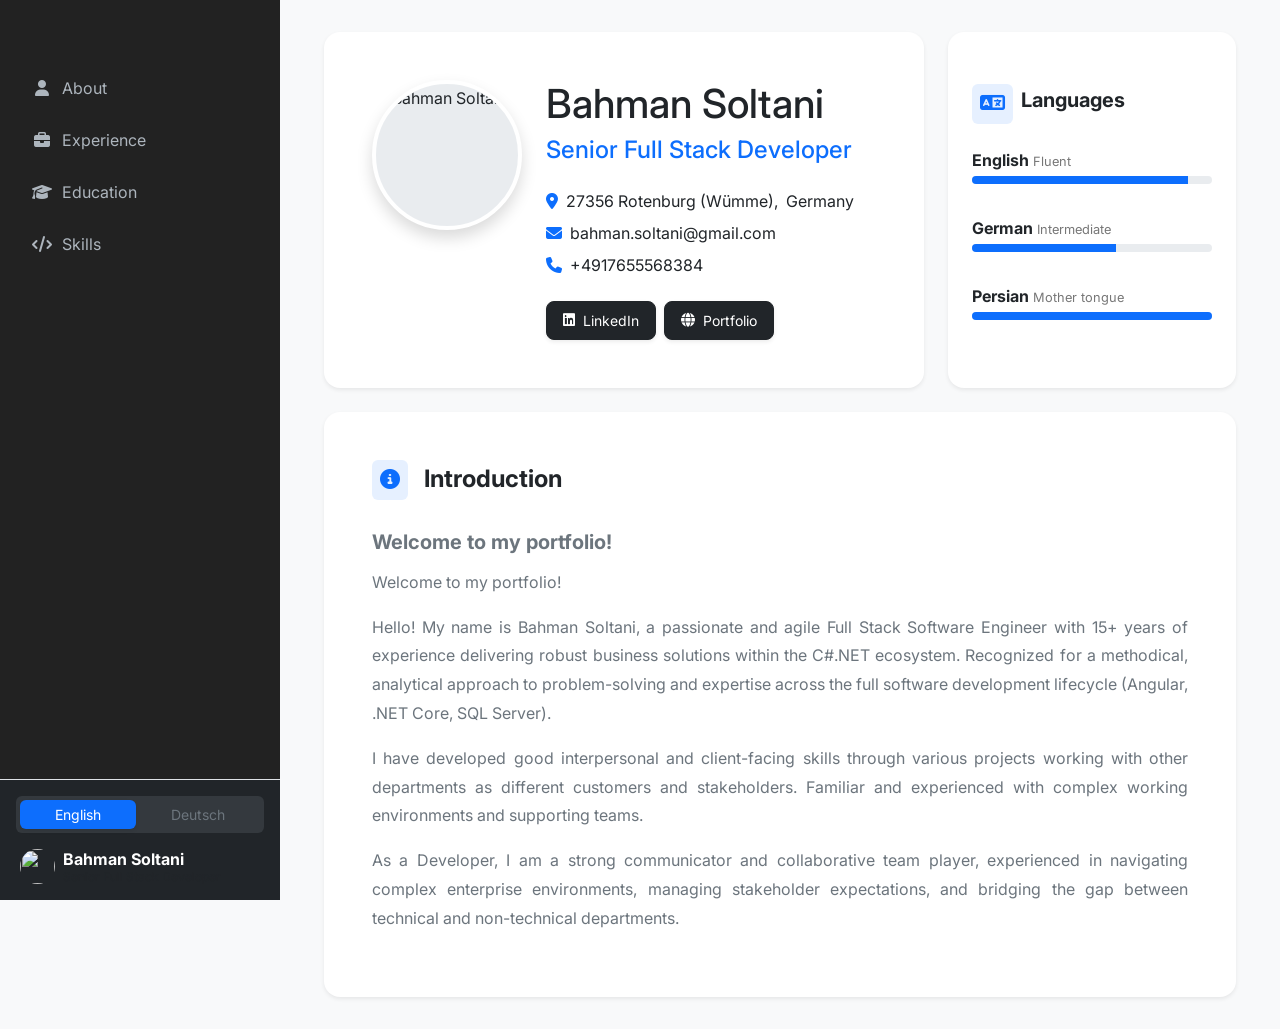
==== 2index.html @ 739c7699 "Fix HTML formatting and structure" ====
﻿<!DOCTYPE html>

<html lang="en" xmlns="http://www.w3.org/1999/xhtml">
<head>
    <meta charset="UTF-8">
    <meta name="viewport" content="width=device-width, initial-scale=1.0">
    <title>Bahman Soltani</title>

    <script src="https://code.jquery.com/jquery-3.7.1.min.js"></script>

    <script src="Script1.js"></script>

    <link href="https://cdn.jsdelivr.net/npm/bootstrap@5.3.2/dist/css/bootstrap.min.css" rel="stylesheet">

    <link rel="stylesheet" href="https://cdnjs.cloudflare.com/ajax/libs/font-awesome/6.4.0/css/all.min.css">

    <link href="https://fonts.googleapis.com/css2?family=Inter:wght@300;400;500;600;700&display=swap" rel="stylesheet">

    <link href="styles.css" rel="stylesheet">
</head>
<body>
    <div class="mobile-header">
        <span class="fw-bold fs-5 text-dark">Bahman Soltani</span>
        <button id="mobile-menu-btn" class="btn btn-light btn-sm">
            <i class="fa-solid fa-bars"></i>
        </button>
    </div>

    <div id="sidebar-overlay" class="sidebar-overlay" onclick="toggleSidebar();"></div>

    <div id="wrapper" style="display: flex;">

        <div id="sidebar-wrapper" onclick="toggleSidebar();">
            <div class="p-4">
                <div style="display:flex" class="align-items-center">

                    <button id="close-sidebar" class="btn btn-sm btn-dark d-md-none" onclick="toggleSidebar();">
                        <i class="fa-solid fa-xmark"></i>
                    </button>
                </div>
            </div>

            <div class="flex-grow-1 overflow-auto py-3">
                <ul class="list-unstyled px-3" id="nav-links">

                    <li class="mb-1">
                        <a href="#" onclick="loadintro()" class="nav-link">
                            <i class="fa-solid fa-user"></i>
                            <span id="about">About</span>
                        </a>
                    </li>

                    <li class="mb-1">
                        <a href="#" onclick="loadhistory()" class="nav-link">
                            <i class="fa-solid fa-briefcase"></i>
                            <span id="ex">Experience</span>
                        </a>
                    </li>

                    <li class="mb-1">
                        <a href="#" onclick="loadedu()" class="nav-link">
                            <i class="fa-solid fa-graduation-cap"></i>
                            <span id="edu">Education</span>
                        </a>
                    </li>

                    <li class="mb-1">
                        <a href="#" onclick="loadskills()" class="nav-link">
                            <i class="fa-solid fa-code"></i>
                            <span id="skill">Skills</span>
                        </a>
                    </li>

                </ul>
            </div>

            <div class="p-3 bg-dark border-top">
                <div style="display:flex" class="bg-secondary bg-opacity-25 rounded p-1 mb-3">
                    <button id="btn-en" class="btn btn-sm flex-fill lang-btn active rounded" onclick="setLanguage('en')">English</button>
                    <button id="btn-de" class="btn btn-sm flex-fill lang-btn rounded" onclick="setLanguage('de')">Deutsch</button>
                </div>
                <div style="display:flex" class="align-items-center gap-2 px-1">
                    <div style="width: 35px; height: 35px; border-radius: 50%; overflow: hidden;">
                        <img src="https://vohuman.github.io/assets/Bild.jpg" class="w-100 h-100 object-fit-cover">
                    </div>
                    <div class="lh-sm">
                        <div class="fw-bold">Bahman Soltani</div>
                        <div class="text-muted" style="font-size: 0.75rem;">Senior Full Stack Developer</div>
                    </div>
                </div>
            </div>
        </div>

        <div id="page-content-wrapper">
            <div class="container-fluid">
                <div id="main-content">
                    <section id="section-profile" class="row g-4 animate-fade-in">

                        <div class="col-lg-8">
                            <div class="card h-100 border-0 shadow-sm rounded-4 custom-card-hover overflow-hidden position-relative">

                                <div class="card-body p-4 p-md-5">
                                    <div style="display:flex; flex-direction:column" class="flex-md-row gap-4 align-items-center align-items-md-start text-center text-md-start">

 
                                        <div class="flex-shrink-0">
                                            <div class="avatar-container">
                                                <img src="https://vohuman.github.io/assets/Bild.jpg" alt="Bahman Soltani" class="avatar-img">
                                            </div>
                                        </div>

                                        <div class="flex-grow-1 position-relative" style="z-index: 2;">
                                            <h1 class="mb-2">Bahman Soltani</h1>
                                            <h4 class="text-primary mb-4" id="title">Senior Full Stack Developer</h4>

                                            <div style="display:flex; flex-direction:column" class="gap-2 mb-4">
                                                <div style="display:flex" class="align-items-center justify-content-center justify-content-md-start gap-2">
                                                    <i class="fa-solid fa-location-dot text-primary"></i>
                                                    27356 Rotenburg (Wümme), <span id="germany">Germany</span>
                                                </div>
                                                <div style="display:flex" class="align-items-center justify-content-center justify-content-md-start gap-2">
                                                    <i class="fa-solid fa-envelope text-primary"></i>
                                                    <a href="mailto:bahman.soltani@gmail.com" class="custom-link-hover">bahman.soltani@gmail.com</a>
                                                </div>
                                                <div style="display:flex" class="align-items-center justify-content-center justify-content-md-start gap-2">
                                                    <i class="fa-solid fa-phone text-primary"></i>
                                                    <a href="tel:+4917655568384" class="custom-link-hover">+4917655568384</a>
                                                </div>
                                            </div>

                                            <div style="display:flex" class="flex-wrap gap-2 justify-content-center justify-content-md-start">

                                                <a class="btn btn-dark btn-sm rounded-3 shadow-sm d-inline-flex align-items-center gap-2 px-3 py-2" target="_blank" href="https://www.linkedin.com/in/vohuman/">
                                                    <i class="fa-brands fa-linkedin"></i>
                                                    LinkedIn
                                                </a>

                                                <a class="btn btn-dark btn-sm rounded-3 shadow-sm d-inline-flex align-items-center gap-2 px-3 py-2" target="_blank" href="https://vohuman.github.io/">
                                                    <i class="fa-solid fa-globe"></i>
                                                    Portfolio
                                                </a>

                                            </div>
                                        </div>
                                    </div>
                                </div>
                            </div>
                        </div>

                        <div class="col-lg-4">
                            <div class="card h-100 border-0 shadow-sm rounded-4 custom-card-hover">
                                <div class="card-body p-4 d-flex flex-column justify-content-center">
                                    <div style="display:flex" class="align-items-center gap-2 mb-4">
                                        <div class="bg-primary bg-opacity-10 text-primary p-2 rounded">
                                            <i class="fa-solid fa-language fs-5"></i>
                                        </div>
                                        <h5><b id="lang">Languages</b></h5>
                                    </div>
                                    <div style="display:flex; flex-direction:column" class="gap-3" id="langbar">

                                        <div class="mb-3">
                                            <div class="mb-1">
                                                <b id="english">English</b>
                                                <span style="font-size: 0.8rem; color: #777" id="fluent">Fluent</span>
                                            </div>
                                            <div class="progress" style="height: 8px;">
                                                <div class="progress-bar" role="progressbar" style="width: 90%" aria-valuenow="90" aria-valuemin="0" aria-valuemax="100"></div>
                                            </div>
                                        </div>

                                        <div class="mb-3">
                                            <div class="mb-1">
                                                <b id="german">German</b>
                                                <span style="font-size: 0.8rem; color:#777" id="inter">Intermediate</span>
                                            </div>
                                            <div class="progress" style="height: 8px;">
                                                <div class="progress-bar" role="progressbar" style="width: 60%" aria-valuenow="60" aria-valuemin="0" aria-valuemax="100"></div>
                                            </div>
                                        </div>

                                        <div class="mb-3">
                                            <div class="mb-1">
                                                <b id="persian">Persian</b>
                                                <span style="font-size: 0.8rem; color: #777" id="native">Mother tongue</span>
                                            </div>
                                            <div class="progress" style="height: 8px;">
                                                <div class="progress-bar" role="progressbar" style="width: 100%" aria-valuenow="100" aria-valuemin="0" aria-valuemax="100"></div>
                                            </div>
                                        </div>

                                    </div>
                                </div>
                            </div>
                        </div>
                    </section>


                    <main class="intro">
                        <section id="section-intro" class="mt-4">
                            <div class="card border-0 shadow-sm rounded-4 custom-card-hover">
                                <div class="card-body p-4 p-md-5">
                                    <div class="d-flex align-items-center gap-3 mb-4">
                                        <div class="bg-primary bg-opacity-10 text-primary p-2 rounded">
                                            <i class="fa-solid fa-circle-info fs-5"></i>
                                        </div>
                                        <h4 class="fw-bold text-dark mb-0">Introduction</h4>
                                    </div>
                                    <div class="text-secondary" style="line-height: 1.8; text-align: justify;">
                                        <p class="fw-bold fs-5 mb-2">Welcome to my portfolio!</p>
                                        <p class=\"fw-bold fs-5 mb-2\">Welcome to my portfolio!</p><p class=\"mb-3\">Hello! My name is Bahman Soltani, a passionate and agile Full Stack Software Engineer with 15+ years of experience delivering robust business solutions within the C#.NET ecosystem. Recognized for a methodical, analytical approach to problem-solving and expertise across the full software development lifecycle (Angular, .NET Core, SQL Server).</p><p class=\"mb-3\">I have developed good interpersonal and client-facing skills through various projects working with other departments as different customers and stakeholders. Familiar and experienced with complex working environments and supporting teams.</p><p>As a Developer, I am a strong communicator and collaborative team player, experienced in navigating complex enterprise environments, managing stakeholder expectations, and bridging the gap between technical and non-technical departments.</p>
                                    </div>
                                </div>
                            </div>
                        </section>
                    </main>

                </div>
            </div>
        </div>
    </div>

</body>
</html>
---- styles.css ----
:root {
    --sidebar-width: 280px;
    --primary-color: #0d6efd;
}

body {
    font-family: 'Inter', 'sans-serif';
    background-color: #f8f9fa; /* Bootstrap bg-light equivalent */
    overflow-x: hidden;
    color: #333;
}


#sidebar-wrapper {
    width: var(--sidebar-width);
    position: fixed;
    top: 0;
    left: 0;
    height: 100%;
    z-index: 1000;
    transition: margin 0.3s ease-in-out, transform 0.3s ease-in-out;
    background-color: #222;
    color: white;
    display: flex;
    flex-direction: column;
}

#page-content-wrapper {
    margin-left: var(--sidebar-width);
    transition: margin 0.3s ease-in-out;
    min-height: 100%;
    padding: 2rem;
}

/* Mobile Adjustments */
@media (max-width: 768px) {
    #sidebar-wrapper {
        margin-left: 0;
        transform: translateX(-100%);
    }

        #sidebar-wrapper.toggled {
            transform: translateX(0);
        }

    #page-content-wrapper {
        margin-left: 0;
        padding: 1rem;
        padding-top: 5rem; /* Space for mobile header */
    }

    .mobile-header {
        display: flex !important;
    }

    .sidebar-overlay {
        display: none;
        position: fixed;
        top: 0;
        left: 0;
        width: 100%;
        height: 100%;
        background: rgba(0, 0, 0, 0.5);
        z-index: 999;
    }

        .sidebar-overlay.show {
            display: block;
        }
}

.mobile-header {
    display: none;
    position: fixed;
    top: 0;
    left: 0;
    right: 0;
    height: 60px;
    z-index: 1001;
    background: white;
    box-shadow: 0 0.125rem 0.25rem rgba(0,0,0,0.075);
    align-items: center;
    justify-content: space-between;
    padding: 0 1rem;
}

/* Navigation Links */
.nav-link {
    color: #adb5bd;
    padding: 0.75rem 1rem;
    border-radius: 0.5rem;
    transition: all 0.2s;
    display: flex;
    align-items: center;
    gap: 10px;
}

    .nav-link:hover {
        color: white;
        background-color: rgba(255,255,255,0.1);
    }

    .nav-link i {
        width: 20px;
        text-align: center;
    }

/* --- Custom Component Styles --- */

/* Card Hover Effect */
.custom-card-hover {
    transition: transform 0.3s ease, box-shadow 0.3s ease;
    border: 1px solid rgba(0,0,0,0.05);
}

    .custom-card-hover:hover {
        transform: translateY(-5px);
        box-shadow: 0 0.5rem 1rem rgba(0, 0, 0, 0.15) !important;
        border-color: #cfe2ff; /* Bootstrap blue-200 equivalent */
    }

/* Timeline */
.timeline-item {
    padding-left: 2rem;
    padding-bottom: 2rem;
    position: relative;
    border-left: 2px solid #dee2e6;
}

    .timeline-item:last-child {
        border-left: 2px solid transparent;
    }

.timeline-dot {
    position: absolute;
    left: -11px;
    top: 0;
    width: 20px;
    height: 20px;
    border-radius: 50%;
    background: white;
    border: 4px solid #dee2e6;
    transition: border-color 0.3s;
}

    .timeline-dot.first {
        background: #198754bf;
    }

.timeline-item:hover .timeline-dot {
    border-color: var(--primary-color);
}

    .timeline-item:hover .timeline-dot.first {
        background-color: white;
        border-color: #198754bf;
    }

/* Tech Stack Badges */
.tech-badge {
    font-size: 0.75rem;
    /* Colors are handled via inline classes now */
    transition: all 0.2s;
    cursor: default;
}

    .tech-badge:hover {
        filter: brightness(0.95);
    }

/* Link Underline Animation */
.custom-link-hover {
    text-decoration: none;
    position: relative;
    color: inherit;
}

    .custom-link-hover::after {
        content: '';
        position: absolute;
        width: 100%;
        transform: scaleX(0);
        height: 2px;
        bottom: -2px;
        left: 0;
        background-color: var(--primary-color);
        transform-origin: bottom right;
        transition: transform 0.25s ease-out;
    }

    .custom-link-hover:hover::after {
        transform: scaleX(1);
        transform-origin: bottom left;
    }

    .custom-link-hover:hover {
        color: var(--primary-color);
    }

/* Avatar */
.avatar-container {
    width: 150px;
    height: 150px;
    border-radius: 50%;
    border: 4px solid white;
    box-shadow: 0 0.5rem 1rem rgba(0,0,0,0.15);
    overflow: hidden;
    background-color: #e9ecef;
}

.avatar-img {
    width: 100%;
    height: 100%;
    object-fit: cover;
}

/* Language Button Active State */
.lang-btn.active {
    background-color: var(--primary-color);
    color: white;
    box-shadow: 0 0.125rem 0.25rem rgba(0,0,0,0.075);
}

.lang-btn {
    background: transparent;
    color: #6c757d;
    border: none;
}

    .lang-btn:hover {
        color: white;
    }

/* --- CUSTOM PINK UTILITIES --- */
.text-pink {
    color: #d63384 !important;
}

.bg-pink-subtle {
    background-color: #ffe0e9 !important; /* Custom Pink Background */
}

.text-pink-emphasis {
    color: #8a0030 !important; /* Darker Pink Text */
}

.border-pink-subtle {
    border-color: #ffc2d1 !important;
}


.edu {
    position: relative;
    padding: 1rem;
    margin-bottom: 1rem;
    border-left: 3px solid #ddd;
    display: flex;
}

    .edu:hover {
        border-color: rgba(13, 174, 84, 0.6);
    }

.cer {
    position: relative;
    padding: 1rem;
    margin-bottom: 1rem;
    border-left: 3px solid #ddd;
    display: flex;
}

    .cer:hover {
        border-color: rgba(244, 193, 7, 0.6);
    }


.fadein {
    opacity: 1;
    animation-name: fade;
    animation-iteration-count: 1;
    animation-timing-function: ease-in;
    animation-duration: 1.6s;
    animation-fill-mode: forwards;
}

@keyframes fade {
    from {
        opacity: 0;
        /*transform: translate3d(-50%, 0, 0);*/
    }

    to {
        opacity: 1;
        /*transform: none;*/
    }
}

.progress {
    animation: progressBar 1s ease-in-out;
    animation-fill-mode: both;
}

@keyframes progressBar {
    0% {
        width: 0;
    }

    100% {
        width: 100%;
    }
}
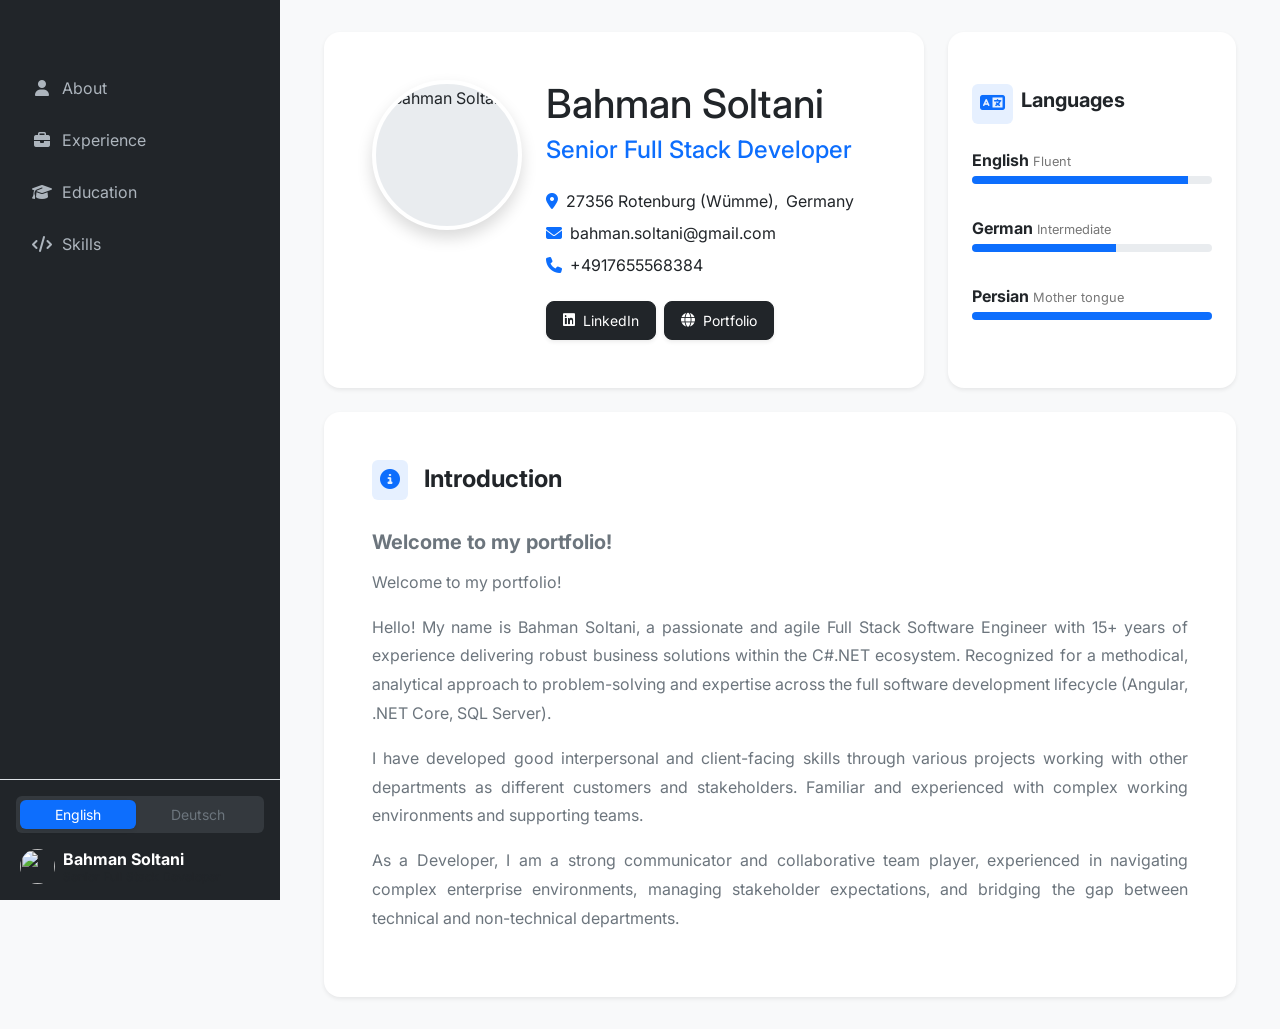
==== commit 2de792a6: "Add files via upload" ====
--- a/2index.html
+++ b/2index.html
@@ -19,6 +19,7 @@
     <link href="styles.css" rel="stylesheet">
 </head>
 <body>
+    <!-- Mobile Header -->
     <div class="mobile-header">
         <span class="fw-bold fs-5 text-dark">Bahman Soltani</span>
         <button id="mobile-menu-btn" class="btn btn-light btn-sm">
@@ -26,15 +27,16 @@
         </button>
     </div>
 
-    <div id="sidebar-overlay" class="sidebar-overlay" onclick="toggleSidebar();"></div>
-
-    <div id="wrapper" style="display: flex;">
-
-        <div id="sidebar-wrapper" onclick="toggleSidebar();">
+    <!-- Sidebar Overlay -->
+    <div id="sidebar-overlay" class="sidebar-overlay"></div>
+
+    <div id="wrapper">
+
+        <div id="sidebar-wrapper">
             <div class="p-4">
                 <div style="display:flex" class="align-items-center">
 
-                    <button id="close-sidebar" class="btn btn-sm btn-dark d-md-none" onclick="toggleSidebar();">
+                    <button id="close-sidebar" class="btn btn-sm btn-dark d-md-none">
                         <i class="fa-solid fa-xmark"></i>
                     </button>
                 </div>
@@ -102,7 +104,7 @@
                                 <div class="card-body p-4 p-md-5">
                                     <div style="display:flex; flex-direction:column" class="flex-md-row gap-4 align-items-center align-items-md-start text-center text-md-start">
 
- 
+
                                         <div class="flex-shrink-0">
                                             <div class="avatar-container">
                                                 <img src="https://vohuman.github.io/assets/Bild.jpg" alt="Bahman Soltani" class="avatar-img">
@@ -220,4 +222,4 @@
     </div>
 
 </body>
-</html>
+</html>
--- a/styles.css
+++ b/styles.css
@@ -12,15 +12,16 @@
 }
 
 
+/* --- Sidebar Styles --- */
 #sidebar-wrapper {
     width: var(--sidebar-width);
     position: fixed;
     top: 0;
     left: 0;
-    height: 100%;
-    z-index: 1000;
+    height: 100vh;
+    z-index: 1050;
     transition: margin 0.3s ease-in-out, transform 0.3s ease-in-out;
-    background-color: #222;
+    background-color: #212529;
     color: white;
     display: flex;
     flex-direction: column;
@@ -47,7 +48,7 @@
     #page-content-wrapper {
         margin-left: 0;
         padding: 1rem;
-        padding-top: 5rem; /* Space for mobile header */
+        padding-top: 5rem;
     }
 
     .mobile-header {
@@ -62,7 +63,7 @@
         width: 100%;
         height: 100%;
         background: rgba(0, 0, 0, 0.5);
-        z-index: 999;
+        z-index: 1040;
     }
 
         .sidebar-overlay.show {
@@ -77,7 +78,7 @@
     left: 0;
     right: 0;
     height: 60px;
-    z-index: 1001;
+    z-index: 1030;
     background: white;
     box-shadow: 0 0.125rem 0.25rem rgba(0,0,0,0.075);
     align-items: center;
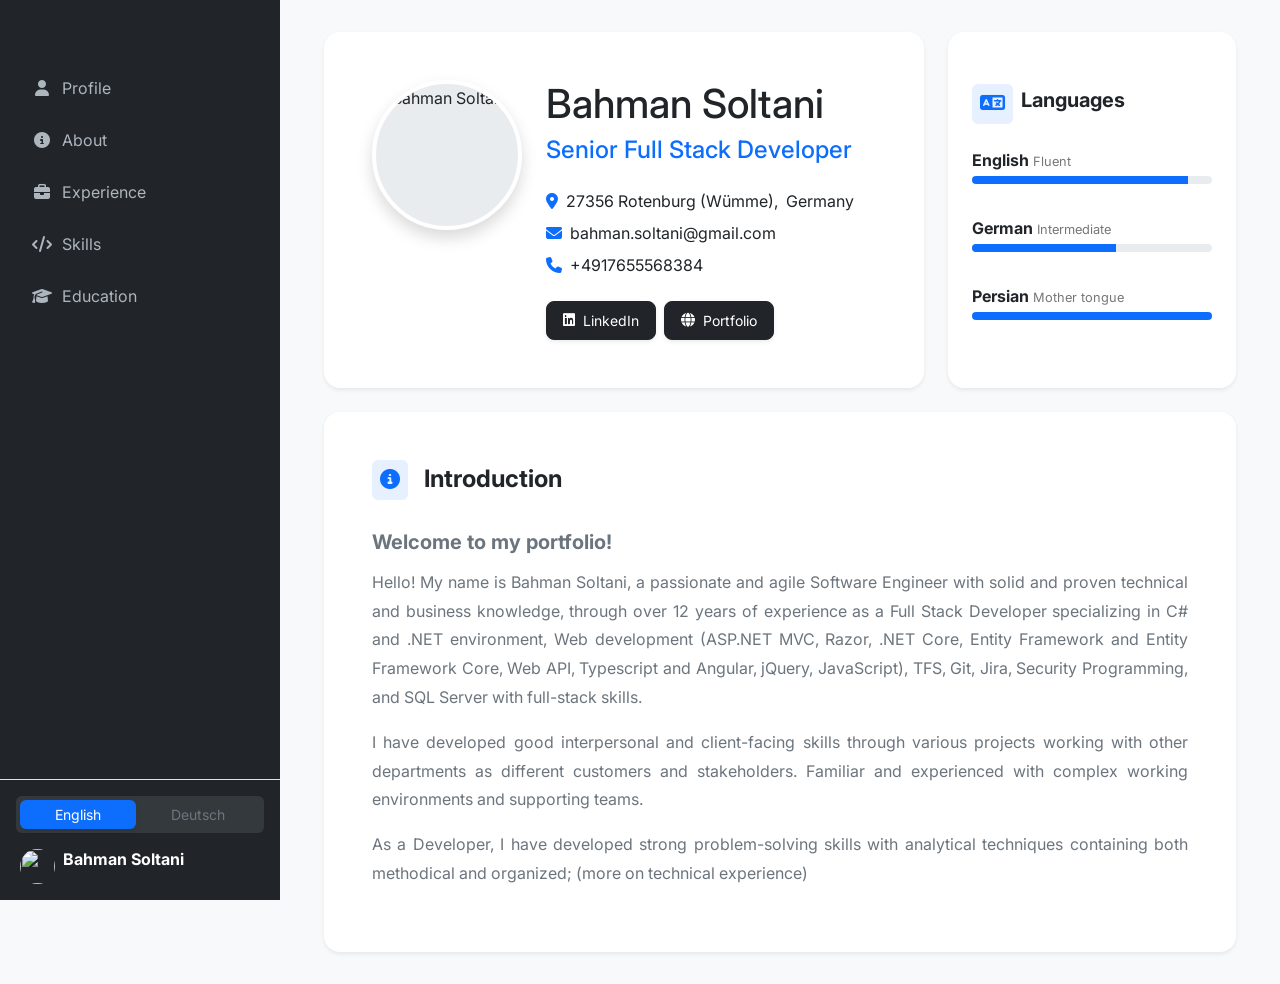
==== commit fc4d66d5: "Add files via upload" ====
--- a/2index.html
+++ b/2index.html
@@ -19,18 +19,17 @@
     <link href="styles.css" rel="stylesheet">
 </head>
 <body>
-    <!-- Mobile Header -->
+
     <div class="mobile-header">
         <span class="fw-bold fs-5 text-dark">Bahman Soltani</span>
-        <button id="mobile-menu-btn" class="btn btn-light btn-sm">
+        <button id="mobile-menu-btn" class="btn btn-light btn-sm" onclick="toggleSidebar();">
             <i class="fa-solid fa-bars"></i>
         </button>
     </div>
 
-    <!-- Sidebar Overlay -->
     <div id="sidebar-overlay" class="sidebar-overlay"></div>
 
-    <div id="wrapper">
+    <div id="wrapper" style="display:flex;">
 
         <div id="sidebar-wrapper">
             <div class="p-4">
@@ -44,10 +43,16 @@
 
             <div class="flex-grow-1 overflow-auto py-3">
                 <ul class="list-unstyled px-3" id="nav-links">
+                    <li class="mb-1">
+                        <a href="#section-profile" class="nav-link">
+                            <i class="fa-solid fa-user"></i>
+                            <span id="profile">Profile</span>
+                        </a>
+                    </li>
 
                     <li class="mb-1">
                         <a href="#" onclick="loadintro()" class="nav-link">
-                            <i class="fa-solid fa-user"></i>
+                            <i class="fa-solid fa-circle-info"></i>
                             <span id="about">About</span>
                         </a>
                     </li>
@@ -60,19 +65,18 @@
                     </li>
 
                     <li class="mb-1">
+                        <a href="#" onclick="loadskills()" class="nav-link">
+                            <i class="fa-solid fa-code"></i>
+                            <span id="skill">Skills</span>
+                        </a>
+                    </li>
+
+                    <li class="mb-1">
                         <a href="#" onclick="loadedu()" class="nav-link">
                             <i class="fa-solid fa-graduation-cap"></i>
                             <span id="edu">Education</span>
                         </a>
                     </li>
-
-                    <li class="mb-1">
-                        <a href="#" onclick="loadskills()" class="nav-link">
-                            <i class="fa-solid fa-code"></i>
-                            <span id="skill">Skills</span>
-                        </a>
-                    </li>
-
                 </ul>
             </div>
 
@@ -208,8 +212,7 @@
                                         <h4 class="fw-bold text-dark mb-0">Introduction</h4>
                                     </div>
                                     <div class="text-secondary" style="line-height: 1.8; text-align: justify;">
-                                        <p class="fw-bold fs-5 mb-2">Welcome to my portfolio!</p>
-                                        <p class=\"fw-bold fs-5 mb-2\">Welcome to my portfolio!</p><p class=\"mb-3\">Hello! My name is Bahman Soltani, a passionate and agile Full Stack Software Engineer with 15+ years of experience delivering robust business solutions within the C#.NET ecosystem. Recognized for a methodical, analytical approach to problem-solving and expertise across the full software development lifecycle (Angular, .NET Core, SQL Server).</p><p class=\"mb-3\">I have developed good interpersonal and client-facing skills through various projects working with other departments as different customers and stakeholders. Familiar and experienced with complex working environments and supporting teams.</p><p>As a Developer, I am a strong communicator and collaborative team player, experienced in navigating complex enterprise environments, managing stakeholder expectations, and bridging the gap between technical and non-technical departments.</p>
+                                        <p class="fw-bold fs-5 mb-2">Welcome to my portfolio!</p><p class="mb-3">Hello! My name is Bahman Soltani, a passionate and agile Software Engineer with solid and proven technical and business knowledge, through over 12 years of experience as a Full Stack Developer specializing in C# and .NET environment, Web development (ASP.NET MVC, Razor, .NET Core, Entity Framework and Entity Framework Core, Web API, Typescript and Angular, jQuery, JavaScript), TFS, Git, Jira, Security Programming, and SQL Server with full-stack skills.</p><p class="mb-3">I have developed good interpersonal and client-facing skills through various projects working with other departments as different customers and stakeholders. Familiar and experienced with complex working environments and supporting teams.</p><p>As a Developer, I have developed strong problem-solving skills with analytical techniques containing both methodical and organized; (more on technical experience)</p>
                                     </div>
                                 </div>
                             </div>
--- a/styles.css
+++ b/styles.css
@@ -10,7 +10,6 @@
     overflow-x: hidden;
     color: #333;
 }
-
 
 /* --- Sidebar Styles --- */
 #sidebar-wrapper {
@@ -19,9 +18,9 @@
     top: 0;
     left: 0;
     height: 100vh;
-    z-index: 1050;
+    z-index: 1000;
     transition: margin 0.3s ease-in-out, transform 0.3s ease-in-out;
-    background-color: #212529;
+    background-color: #212529; /* Bootstrap bg-dark */
     color: white;
     display: flex;
     flex-direction: column;
@@ -30,7 +29,7 @@
 #page-content-wrapper {
     margin-left: var(--sidebar-width);
     transition: margin 0.3s ease-in-out;
-    min-height: 100%;
+    min-height: 100vh;
     padding: 2rem;
 }
 
@@ -48,7 +47,7 @@
     #page-content-wrapper {
         margin-left: 0;
         padding: 1rem;
-        padding-top: 5rem;
+        padding-top: 5rem; /* Space for mobile header */
     }
 
     .mobile-header {
@@ -63,7 +62,7 @@
         width: 100%;
         height: 100%;
         background: rgba(0, 0, 0, 0.5);
-        z-index: 1040;
+        z-index: 999;
     }
 
         .sidebar-overlay.show {
@@ -78,7 +77,7 @@
     left: 0;
     right: 0;
     height: 60px;
-    z-index: 1030;
+    z-index: 1001;
     background: white;
     box-shadow: 0 0.125rem 0.25rem rgba(0,0,0,0.075);
     align-items: center;
@@ -260,28 +259,15 @@
 }
 
     .edu:hover {
-        border-color: rgba(13, 174, 84, 0.6);
-    }
-
-.cer {
-    position: relative;
-    padding: 1rem;
-    margin-bottom: 1rem;
-    border-left: 3px solid #ddd;
-    display: flex;
-}
-
-    .cer:hover {
-        border-color: rgba(244, 193, 7, 0.6);
-    }
-
+        border-color: rgba(13, 110, 253, 0.6);
+    }
 
 .fadein {
     opacity: 1;
     animation-name: fade;
     animation-iteration-count: 1;
     animation-timing-function: ease-in;
-    animation-duration: 1.6s;
+    animation-duration: 1s;
     animation-fill-mode: forwards;
 }
 
@@ -296,18 +282,3 @@
         /*transform: none;*/
     }
 }
-
-.progress {
-    animation: progressBar 1s ease-in-out;
-    animation-fill-mode: both;
-}
-
-@keyframes progressBar {
-    0% {
-        width: 0;
-    }
-
-    100% {
-        width: 100%;
-    }
-}
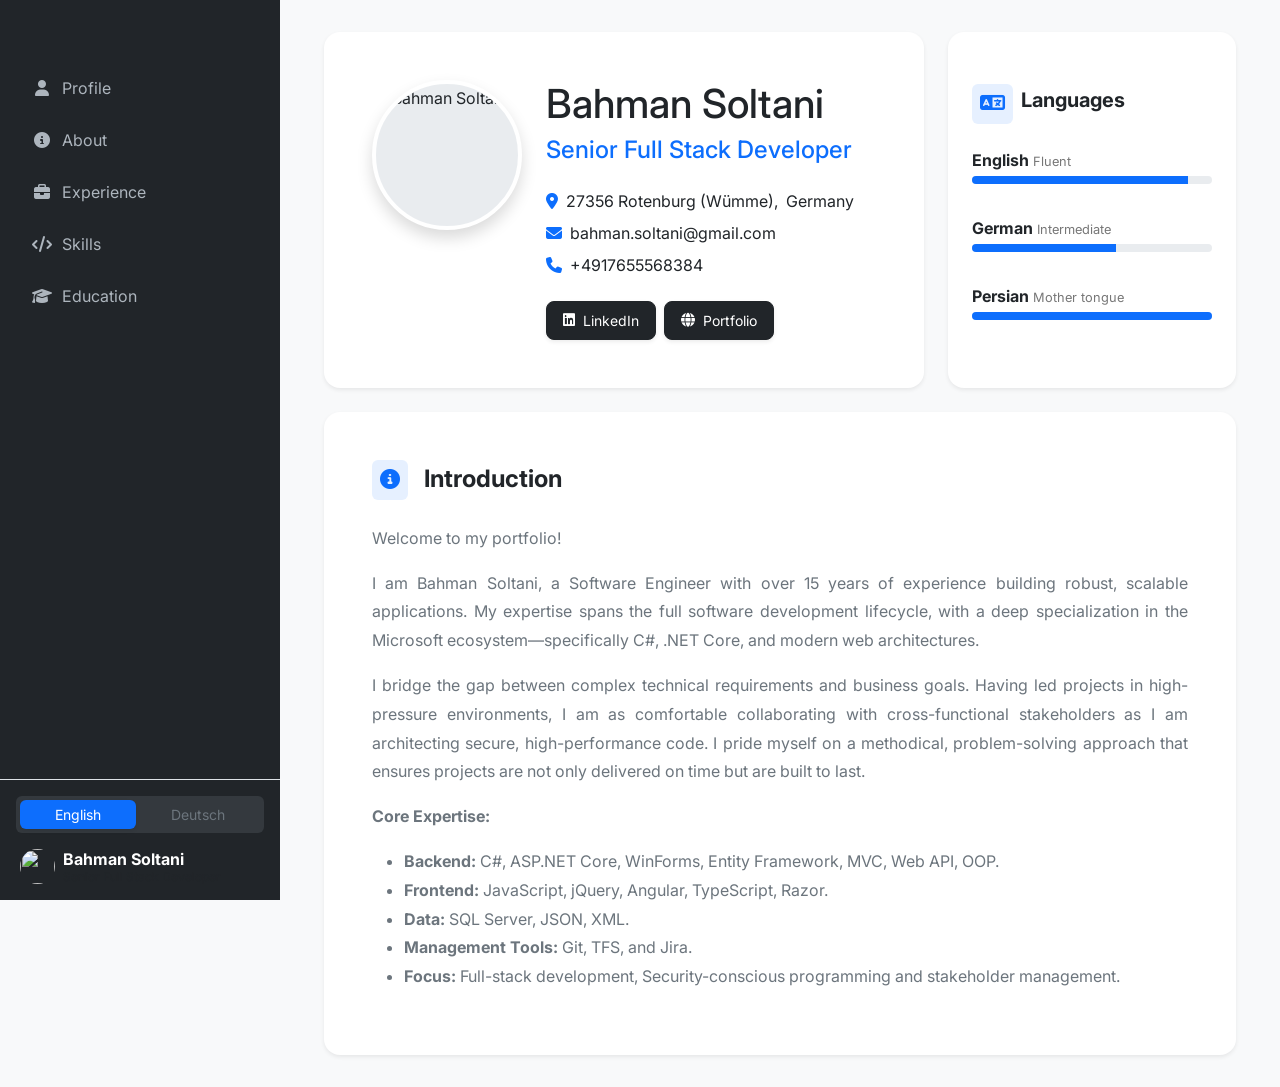
==== commit c1d2ad64: "Replace old HTML content with updated version" ====
--- a/2index.html
+++ b/2index.html
@@ -35,7 +35,7 @@
             <div class="p-4">
                 <div style="display:flex" class="align-items-center">
 
-                    <button id="close-sidebar" class="btn btn-sm btn-dark d-md-none">
+                    <button id="close-sidebar" onclick="toggleSidebar()" class="btn btn-sm btn-dark d-md-none">
                         <i class="fa-solid fa-xmark"></i>
                     </button>
                 </div>
@@ -212,7 +212,7 @@
                                         <h4 class="fw-bold text-dark mb-0">Introduction</h4>
                                     </div>
                                     <div class="text-secondary" style="line-height: 1.8; text-align: justify;">
-                                        <p class="fw-bold fs-5 mb-2">Welcome to my portfolio!</p><p class="mb-3">Hello! My name is Bahman Soltani, a passionate and agile Software Engineer with solid and proven technical and business knowledge, through over 12 years of experience as a Full Stack Developer specializing in C# and .NET environment, Web development (ASP.NET MVC, Razor, .NET Core, Entity Framework and Entity Framework Core, Web API, Typescript and Angular, jQuery, JavaScript), TFS, Git, Jira, Security Programming, and SQL Server with full-stack skills.</p><p class="mb-3">I have developed good interpersonal and client-facing skills through various projects working with other departments as different customers and stakeholders. Familiar and experienced with complex working environments and supporting teams.</p><p>As a Developer, I have developed strong problem-solving skills with analytical techniques containing both methodical and organized; (more on technical experience)</p>
+                                        <p class=\"fw-bold fs-5 mb-2\">Welcome to my portfolio!</p><p class=\"mb-3\">I am Bahman Soltani, a Software Engineer with over 15 years of experience building robust, scalable applications. My expertise spans the full software development lifecycle, with a deep specialization in the Microsoft ecosystem—specifically C#, .NET Core, and modern web architectures.</p><p class=\"mb-3\">I bridge the gap between complex technical requirements and business goals. Having led projects in high-pressure environments, I am as comfortable collaborating with cross-functional stakeholders as I am architecting secure, high-performance code. I pride myself on a methodical, problem-solving approach that ensures projects are not only delivered on time but are built to last.</p> <p class=\"mb-3\"><b>Core Expertise:</b><br/><ul><li><b>Backend:</b> C#, ASP.NET Core, WinForms, Entity Framework, MVC, Web API, OOP.</li><li><b>Frontend:</b> JavaScript, jQuery, Angular, TypeScript, Razor.</li><li><b>Data:</b> SQL Server, JSON, XML.</li><li><b>Management Tools:</b> Git, TFS, and Jira.</li><li><b>Focus:</b> Full-stack development, Security-conscious programming and stakeholder management.</li></ul></p>
                                     </div>
                                 </div>
                             </div>
@@ -225,4 +225,4 @@
     </div>
 
 </body>
-</html>+</html>
--- a/styles.css
+++ b/styles.css
@@ -10,6 +10,7 @@
     overflow-x: hidden;
     color: #333;
 }
+
 
 /* --- Sidebar Styles --- */
 #sidebar-wrapper {
@@ -18,9 +19,9 @@
     top: 0;
     left: 0;
     height: 100vh;
-    z-index: 1000;
+    z-index: 1050;
     transition: margin 0.3s ease-in-out, transform 0.3s ease-in-out;
-    background-color: #212529; /* Bootstrap bg-dark */
+    background-color: #212529;
     color: white;
     display: flex;
     flex-direction: column;
@@ -29,7 +30,7 @@
 #page-content-wrapper {
     margin-left: var(--sidebar-width);
     transition: margin 0.3s ease-in-out;
-    min-height: 100vh;
+    min-height: 100%;
     padding: 2rem;
 }
 
@@ -47,7 +48,7 @@
     #page-content-wrapper {
         margin-left: 0;
         padding: 1rem;
-        padding-top: 5rem; /* Space for mobile header */
+        padding-top: 5rem;
     }
 
     .mobile-header {
@@ -62,7 +63,7 @@
         width: 100%;
         height: 100%;
         background: rgba(0, 0, 0, 0.5);
-        z-index: 999;
+        z-index: 1040;
     }
 
         .sidebar-overlay.show {
@@ -77,7 +78,7 @@
     left: 0;
     right: 0;
     height: 60px;
-    z-index: 1001;
+    z-index: 1030;
     background: white;
     box-shadow: 0 0.125rem 0.25rem rgba(0,0,0,0.075);
     align-items: center;
@@ -259,15 +260,28 @@
 }
 
     .edu:hover {
-        border-color: rgba(13, 110, 253, 0.6);
-    }
+        border-color: rgba(13, 174, 84, 0.6);
+    }
+
+.cer {
+    position: relative;
+    padding: 1rem;
+    margin-bottom: 1rem;
+    border-left: 3px solid #ddd;
+    display: flex;
+}
+
+    .cer:hover {
+        border-color: rgba(244, 193, 7, 0.6);
+    }
+
 
 .fadein {
     opacity: 1;
     animation-name: fade;
     animation-iteration-count: 1;
     animation-timing-function: ease-in;
-    animation-duration: 1s;
+    animation-duration: 1.6s;
     animation-fill-mode: forwards;
 }
 
@@ -282,3 +296,18 @@
         /*transform: none;*/
     }
 }
+
+.progress {
+    animation: progressBar 1s ease-in-out;
+    animation-fill-mode: both;
+}
+
+@keyframes progressBar {
+    0% {
+        width: 0;
+    }
+
+    100% {
+        width: 100%;
+    }
+}
